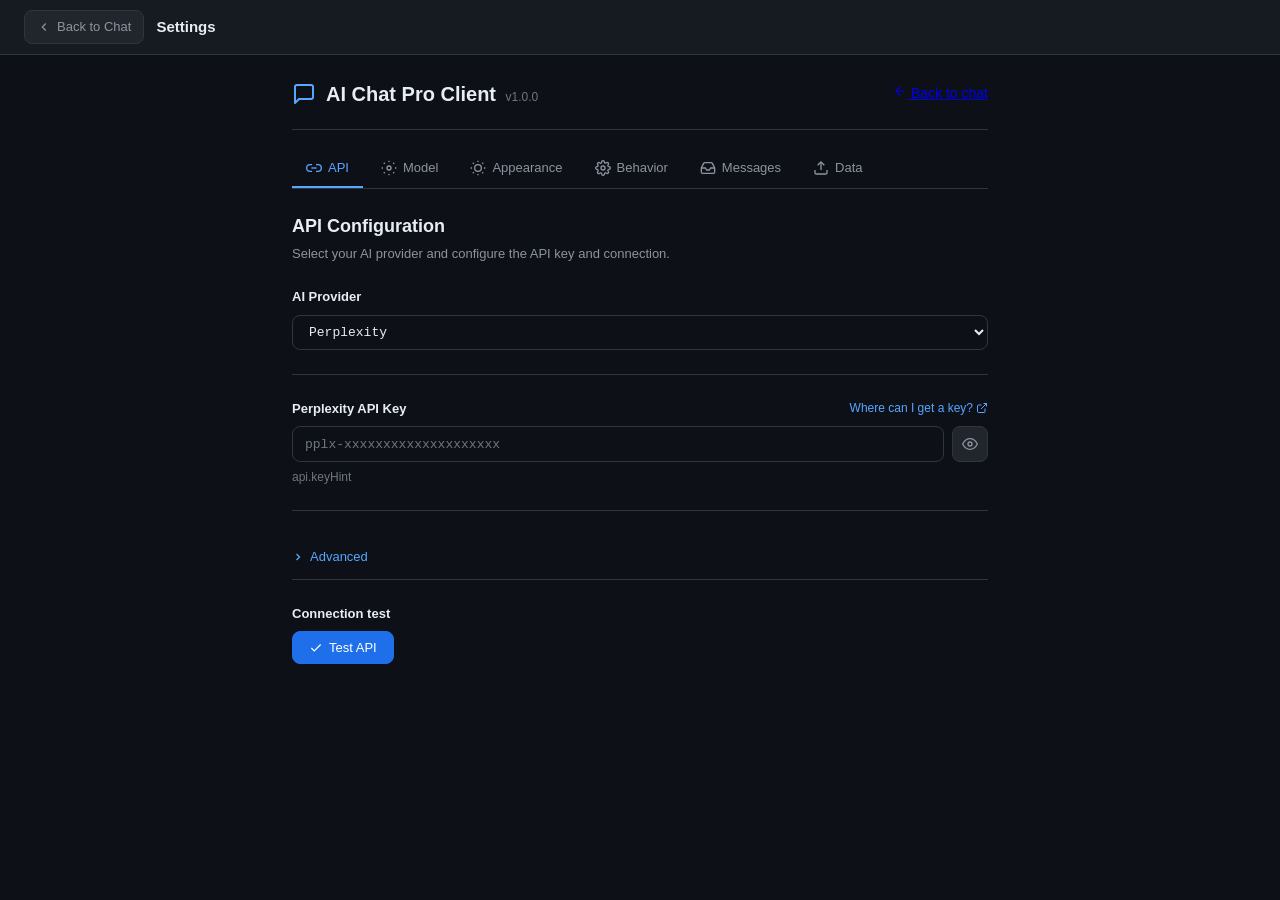
==== settings.html @ 72744cc3 "feat: initial standalone PWA release Fully self-contained web app — all files in one flat directory." ====
<!doctype html>
<html lang="de">
  <head>
    <meta charset="UTF-8" />
    <meta name="viewport" content="width=device-width, initial-scale=1.0, viewport-fit=cover" />
    <meta name="theme-color" content="#1f6feb" />
    <meta name="mobile-web-app-capable" content="yes" />
    <meta name="apple-mobile-web-app-capable" content="yes" />
    <meta name="apple-mobile-web-app-status-bar-style" content="black-translucent" />
    <meta name="apple-mobile-web-app-title" content="AI Chat" />
    <link rel="apple-touch-icon" href="./icons/icon128.png" />
    <title>AI Chat Pro Client – Settings</title>
    <link rel="manifest" href="manifest.webmanifest" />
    <script>
      (function () {
        var t = localStorage.getItem("ai-chat-theme") || "dark";
        document.documentElement.className = "theme-" + t;
        document.addEventListener("DOMContentLoaded", function () {
          document.body.className = "theme-" + t;
        });
      })();
    </script>
    <link rel="stylesheet" href="./settings.css" />
    <script src="./i18n.js"></script>
    <script src="./storage.js"></script>
    <script src="./announcement.js"></script>
    <script src="./api.js"></script>
    <script>
      if ("serviceWorker" in navigator) {
        navigator.serviceWorker.register("./sw.js").catch(() => {});
      }
    </script>
  </head>
  <body>
    <div id="app" class="theme-dark">
      <!-- Top navigation bar -->
      <nav class="settings-topbar">
        <a href="./index.html" class="back-btn">
          <svg width="14" height="14" viewBox="0 0 24 24" fill="none" stroke="currentColor" stroke-width="2"><polyline points="15 18 9 12 15 6"/></svg>
          Back to Chat
        </a>
        <span class="topbar-title">Settings</span>
      </nav>
      <div class="container">
        <!-- Header -->
        <header class="page-header">
          <div class="header-left">
            <svg
              width="24"
              height="24"
              viewBox="0 0 24 24"
              fill="none"
              stroke="currentColor"
              stroke-width="2"
              stroke-linecap="round"
              stroke-linejoin="round"
            >
              <path
                d="M21 15a2 2 0 0 1-2 2H7l-4 4V5a2 2 0 0 1 2-2h14a2 2 0 0 1 2 2z"
              ></path>
            </svg>
            <h1><span data-i18n="app.name">AI Chat Pro Client</span> <span class="version">v1.0.0</span></h1>
          </div>
          <div class="header-right">
            <a href="index.html" class="btn-back">
              <svg
                width="14"
                height="14"
                viewBox="0 0 24 24"
                fill="none"
                stroke="currentColor"
                stroke-width="2"
                stroke-linecap="round"
                stroke-linejoin="round"
              >
                <line x1="19" y1="12" x2="5" y2="12"></line>
                <polyline points="12 19 5 12 12 5"></polyline>
              </svg>
              <span data-i18n="settings.backToChat">Back to chat</span>
            </a>
            <span id="save-status" class="save-status hidden">
              <svg
                width="14"
                height="14"
                viewBox="0 0 24 24"
                fill="none"
                stroke="currentColor"
                stroke-width="2"
              >
                <polyline points="20 6 9 17 4 12" />
              </svg>
              <span data-i18n="status.saved">Saved</span>
            </span>
          </div>
        </header>

        <!-- Navigation -->
        <nav class="settings-nav">
          <button class="nav-item active" data-section="api">
            <svg width="16" height="16" viewBox="0 0 24 24" fill="none" stroke="currentColor" stroke-width="2">
              <path d="M15 7h3a5 5 0 0 1 5 5 5 5 0 0 1-5 5h-3m-6 0H6a5 5 0 0 1-5-5 5 5 0 0 1 5-5h3" />
              <line x1="8" y1="12" x2="16" y2="12" />
            </svg>
            <span data-i18n="nav.api">API</span>
          </button>
          <button class="nav-item" data-section="model">
            <svg width="16" height="16" viewBox="0 0 24 24" fill="none" stroke="currentColor" stroke-width="2">
              <circle cx="12" cy="12" r="3" />
              <path d="M12 1v2M12 21v2M4.22 4.22l1.42 1.42M18.36 18.36l1.42 1.42M1 12h2M21 12h2M4.22 19.78l1.42-1.42M18.36 5.64l1.42-1.42" />
            </svg>
            <span data-i18n="nav.model">Model</span>
          </button>
          <button class="nav-item" data-section="appearance">
            <svg width="16" height="16" viewBox="0 0 24 24" fill="none" stroke="currentColor" stroke-width="2">
              <circle cx="12" cy="12" r="5" />
              <line x1="12" y1="1" x2="12" y2="3" /><line x1="12" y1="21" x2="12" y2="23" />
              <line x1="4.22" y1="4.22" x2="5.64" y2="5.64" /><line x1="18.36" y1="18.36" x2="19.78" y2="19.78" />
              <line x1="1" y1="12" x2="3" y2="12" /><line x1="21" y1="12" x2="23" y2="12" />
              <line x1="4.22" y1="19.78" x2="5.64" y2="18.36" /><line x1="18.36" y1="5.64" x2="19.78" y2="4.22" />
            </svg>
            <span data-i18n="nav.appearance">Appearance</span>
          </button>
          <button class="nav-item" data-section="behavior">
            <svg width="16" height="16" viewBox="0 0 24 24" fill="none" stroke="currentColor" stroke-width="2">
              <circle cx="12" cy="12" r="3" />
              <path d="M19.4 15a1.65 1.65 0 0 0 .33 1.82l.06.06a2 2 0 0 1 0 2.83 2 2 0 0 1-2.83 0l-.06-.06a1.65 1.65 0 0 0-1.82-.33 1.65 1.65 0 0 0-1 1.51V21a2 2 0 0 1-2 2 2 2 0 0 1-2-2v-.09A1.65 1.65 0 0 0 9 19.4a1.65 1.65 0 0 0-1.82.33l-.06.06a2 2 0 0 1-2.83 0 2 2 0 0 1 0-2.83l.06-.06A1.65 1.65 0 0 0 4.68 15a1.65 1.65 0 0 0-1.51-1H3a2 2 0 0 1-2-2 2 2 0 0 1 2-2h.09A1.65 1.65 0 0 0 4.6 9a1.65 1.65 0 0 0-.33-1.82l-.06-.06a2 2 0 0 1 0-2.83 2 2 0 0 1 2.83 0l.06.06A1.65 1.65 0 0 0 9 4.68a1.65 1.65 0 0 0 1-1.51V3a2 2 0 0 1 2-2 2 2 0 0 1 2 2v.09a1.65 1.65 0 0 0 1 1.51 1.65 1.65 0 0 0 1.82-.33l.06-.06a2 2 0 0 1 2.83 0 2 2 0 0 1 0 2.83l-.06.06A1.65 1.65 0 0 0 19.4 9a1.65 1.65 0 0 0 1.51 1H21a2 2 0 0 1 2 2 2 2 0 0 1-2 2h-.09a1.65 1.65 0 0 0-1.51 1z" />
            </svg>
            <span data-i18n="nav.behavior">Behavior</span>
          </button>
          <button class="nav-item" data-section="messages">
            <svg width="16" height="16" viewBox="0 0 24 24" fill="none" stroke="currentColor" stroke-width="2">
              <path d="M22 12h-6l-2 3h-4l-2-3H2" />
              <path d="M5.45 5.11 2 12v6a2 2 0 0 0 2 2h16a2 2 0 0 0 2-2v-6l-3.45-6.89A2 2 0 0 0 16.76 4H7.24a2 2 0 0 0-1.79 1.11z" />
            </svg>
            <span data-i18n="nav.messages">Messages</span>
          </button>
          <button class="nav-item" data-section="data">
            <svg width="16" height="16" viewBox="0 0 24 24" fill="none" stroke="currentColor" stroke-width="2">
              <path d="M21 15v4a2 2 0 0 1-2 2H5a2 2 0 0 1-2-2v-4" />
              <polyline points="17 8 12 3 7 8" />
              <line x1="12" y1="3" x2="12" y2="15" />
            </svg>
            <span data-i18n="nav.data">Data</span>
          </button>
        </nav>

        <!-- Settings Sections -->
        <div class="settings-body">
          <!-- API Section -->
          <section id="section-api" class="settings-section active">
            <div class="section-header">
              <h2 data-i18n="api.title">API Configuration</h2>
              <p data-i18n="api.subtitle">Select your AI provider and configure the API key and connection.</p>
            </div>

            <div class="setting-group">
              <label class="setting-label" for="provider-select" data-i18n="api.provider">AI Provider</label>
              <select id="provider-select" class="input">
                <option value="perplexity">Perplexity</option>
                <option value="openai">ChatGPT (OpenAI)</option>
                <option value="anthropic">Claude (Anthropic)</option>
                <option value="gemini">Gemini (Google)</option>
                <option value="lmstudio">LM Studio (Lokal)</option>
              </select>
            </div>

            <div class="setting-group" id="api-key-group">
              <label class="setting-label" for="api-key">
                <span id="api-key-label">API Key</span>
                <a href="#" target="_blank" rel="noopener" class="help-link" id="api-key-help">
                  <span data-i18n="api.keyHelpText">Where can I get a key?</span>
                  <svg width="12" height="12" viewBox="0 0 24 24" fill="none" stroke="currentColor" stroke-width="2">
                    <path d="M18 13v6a2 2 0 0 1-2 2H5a2 2 0 0 1-2-2V8a2 2 0 0 1 2-2h6" />
                    <polyline points="15 3 21 3 21 9" />
                    <line x1="10" y1="14" x2="21" y2="3" />
                  </svg>
                </a>
              </label>
              <div class="input-with-action">
                <input type="password" id="api-key" class="input" placeholder="pplx-xxxxxxxxxxxxxxxxxxxx" autocomplete="off" spellcheck="false" />
                <button id="toggle-key-visibility" class="btn-icon" title="Toggle visibility">
                  <svg id="eye-icon" width="16" height="16" viewBox="0 0 24 24" fill="none" stroke="currentColor" stroke-width="2">
                    <path d="M1 12s4-8 11-8 11 8 11 8-4 8-11 8-11-8-11-8z" />
                    <circle cx="12" cy="12" r="3" />
                  </svg>
                </button>
              </div>
              <span class="setting-hint" id="api-key-hint" data-i18n="api.keyHint">Your API key is stored locally and never shared with third parties.</span>
            </div>

            <div class="setting-group hidden" id="lmstudio-url-group">
              <label class="setting-label" for="lmstudio-url" data-i18n="api.serverUrl">Server URL</label>
              <input type="text" id="lmstudio-url" class="input" placeholder="http://localhost:1234" autocomplete="off" spellcheck="false" />
              <span class="setting-hint" data-i18n="api.serverHint">URL of the LM Studio local server. Default: http://localhost:1234</span>
            </div>

            <details class="setting-group hidden" id="advanced-url-group">
              <summary class="advanced-summary">
                <svg class="chevron" width="12" height="12" viewBox="0 0 24 24" fill="none" stroke="currentColor" stroke-width="2.5">
                  <polyline points="9 18 15 12 9 6" />
                </svg>
                <span data-i18n="api.advanced">Advanced</span>
              </summary>
              <div class="advanced-content">
                <label class="setting-label" for="base-url" data-i18n="api.baseUrl">Base URL (optional)</label>
                <input type="text" id="base-url" class="input" placeholder="" autocomplete="off" spellcheck="false" />
                <span class="setting-hint" data-i18n="api.baseUrlHint">Leave empty for the default endpoint.</span>
              </div>
            </details>

            <div class="setting-group">
              <label class="setting-label" data-i18n="api.connectionTest">Connection test</label>
              <button id="btn-test-api" class="btn btn-primary">
                <svg width="14" height="14" viewBox="0 0 24 24" fill="none" stroke="currentColor" stroke-width="2">
                  <polyline points="20 6 9 17 4 12" />
                </svg>
                <span data-i18n="api.testBtn">Test API</span>
              </button>
              <div id="api-test-result" class="test-result hidden"></div>
            </div>
          </section>

          <!-- Model Section -->
          <section id="section-model" class="settings-section">
            <div class="section-header">
              <h2 data-i18n="model.title">Model Settings</h2>
              <p data-i18n="model.subtitle">Select the AI model and adjust parameters.</p>
            </div>

            <div class="setting-group">
              <label class="setting-label" for="model-select" data-i18n="model.select">Model</label>
              <select id="model-select" class="input"></select>
            </div>

            <div class="setting-group">
              <button id="btn-check-models" class="btn btn-secondary">
                <svg width="14" height="14" viewBox="0 0 24 24" fill="none" stroke="currentColor" stroke-width="2">
                  <path d="M22 11.08V12a10 10 0 1 1-5.93-9.14"/>
                  <polyline points="22 4 12 14.01 9 11.01"/>
                </svg>
                <span data-i18n="model.checkBtn">Check models</span>
              </button>
              <div id="model-check-results" class="model-check-results"></div>
            </div>

            <div class="setting-group">
              <label class="setting-label" data-i18n="model.addLabel">Add model manually</label>
              <div class="input-with-action">
                <input type="text" id="custom-model-input" class="input" data-i18n-placeholder="model.addPlaceholder" placeholder="e.g. gpt-5" autocomplete="off" spellcheck="false" />
                <button id="btn-add-model" class="btn btn-primary" data-i18n-title="model.addTitle" title="Add">
                  <svg width="14" height="14" viewBox="0 0 24 24" fill="none" stroke="currentColor" stroke-width="2">
                    <line x1="12" y1="5" x2="12" y2="19"/><line x1="5" y1="12" x2="19" y2="12"/>
                  </svg>
                </button>
              </div>
              <div id="custom-model-list" class="custom-model-list"></div>
            </div>

            <div class="setting-group hidden" id="lmstudio-model-group">
              <label class="setting-label">Modell</label>
              <div class="input-with-action">
                <select id="lmstudio-model" class="input">
                  <option value="">-- Modelle laden --</option>
                </select>
                <button id="btn-load-models" class="btn-icon" data-i18n-title="model.lmLoad" title="Load models from LM Studio">
                  <svg width="16" height="16" viewBox="0 0 24 24" fill="none" stroke="currentColor" stroke-width="2">
                    <polyline points="23 4 23 10 17 10" />
                    <polyline points="1 20 1 14 7 14" />
                    <path d="M3.51 9a9 9 0 0 1 14.85-3.36L23 10M1 14l4.64 4.36A9 9 0 0 0 20.49 15" />
                  </svg>
                </button>
              </div>
              <span id="lmstudio-model-hint" class="setting-hint" data-i18n="model.lmHint">Start LM Studio and click the refresh icon.</span>
            </div>

            <div class="setting-group">
              <label class="setting-label" for="temperature">
                <span data-i18n="model.temp">Temperature</span>
                <span class="setting-value" id="temperature-value">0.7</span>
              </label>
              <input type="range" id="temperature" class="range-input" min="0" max="2" step="0.1" value="0.7" />
              <div class="range-labels">
                <span data-i18n="model.tempPrecise">Precise</span>
                <span data-i18n="model.tempCreative">Creative</span>
              </div>
            </div>

            <div class="setting-group">
              <label class="setting-label" for="max-tokens">
                <span data-i18n="model.maxTokens">Max. Tokens</span>
                <span class="setting-value" id="max-tokens-value">2048</span>
              </label>
              <input type="range" id="max-tokens" class="range-input" min="256" max="4096" step="256" value="2048" />
              <div class="range-labels"><span>256</span><span>4096</span></div>
            </div>

            <div class="setting-group">
              <label class="setting-label" for="system-prompt" data-i18n="model.systemPrompt">System Prompt</label>
              <textarea id="system-prompt" class="input textarea" rows="4" data-i18n-placeholder="model.systemPromptPlaceholder" placeholder="Define the AI behavior..."></textarea>
              <span class="setting-hint" data-i18n="model.systemPromptHint">Give the AI a role or specific instructions.</span>
            </div>
          </section>

          <!-- Appearance Section -->
          <section id="section-appearance" class="settings-section">
            <div class="section-header">
              <h2 data-i18n="appearance.title">Appearance</h2>
              <p data-i18n="appearance.subtitle">Customize the design to your preferences.</p>
            </div>

            <div class="setting-group">
              <label class="setting-label" for="language-select" data-i18n="appearance.language">Language</label>
              <select id="language-select" class="input">
                <option value="system" data-i18n="appearance.system">System</option>
                <option value="en">English</option>
                <option value="de">Deutsch</option>
                <option value="ru">Русский</option>
              </select>
            </div>

            <div class="setting-group">
              <label class="setting-label" data-i18n="appearance.theme">Theme</label>
              <div class="theme-picker">
                <label class="theme-option">
                  <input type="radio" name="theme" value="dark" />
                  <div class="theme-preview dark-preview">
                    <div class="preview-header"></div>
                    <div class="preview-body"><div class="preview-msg"></div><div class="preview-msg reply"></div></div>
                  </div>
                  <span data-i18n="appearance.dark">Dark</span>
                </label>
                <label class="theme-option">
                  <input type="radio" name="theme" value="light" />
                  <div class="theme-preview light-preview">
                    <div class="preview-header"></div>
                    <div class="preview-body"><div class="preview-msg"></div><div class="preview-msg reply"></div></div>
                  </div>
                  <span data-i18n="appearance.light">Light</span>
                </label>
                <label class="theme-option">
                  <input type="radio" name="theme" value="system" />
                  <div class="theme-preview system-preview">
                    <div class="preview-header"></div>
                    <div class="preview-body"><div class="preview-msg"></div><div class="preview-msg reply"></div></div>
                  </div>
                  <span data-i18n="appearance.system">System</span>
                </label>
              </div>
            </div>

            <div class="setting-group">
              <label class="setting-label" for="font-size">
                <span data-i18n="appearance.fontSize">Font size</span>
                <span class="setting-value" id="font-size-value">14px</span>
              </label>
              <input type="range" id="font-size" class="range-input" min="12" max="18" step="1" value="14" />
              <div class="range-labels">
                <span data-i18n="appearance.fontSmall">Small</span>
                <span data-i18n="appearance.fontLarge">Large</span>
              </div>
            </div>
          </section>

          <!-- Behavior Section -->
          <section id="section-behavior" class="settings-section">
            <div class="section-header">
              <h2 data-i18n="behavior.title">Behavior</h2>
              <p data-i18n="behavior.subtitle">Adjust the app behavior.</p>
            </div>

            <div class="setting-group">
              <div class="toggle-setting">
                <div>
                  <label class="setting-label" data-i18n="behavior.sendEnter">Send with Enter</label>
                  <span class="setting-hint" data-i18n="behavior.sendEnterHint">Send message with Enter, Shift+Enter for new line.</span>
                </div>
                <label class="toggle">
                  <input type="checkbox" id="send-with-enter" checked />
                  <span class="toggle-slider"></span>
                </label>
              </div>
            </div>

            <div class="setting-group">
              <div class="toggle-setting">
                <div>
                  <label class="setting-label" data-i18n="behavior.showSources">Show sources</label>
                  <span class="setting-hint" data-i18n="behavior.showSourcesHint">Show source links below AI responses.</span>
                </div>
                <label class="toggle">
                  <input type="checkbox" id="show-sources" checked />
                  <span class="toggle-slider"></span>
                </label>
              </div>
            </div>
          </section>

          <!-- Messages Section -->
          <section id="section-messages" class="settings-section">
            <div class="section-header">
              <h2 data-i18n="messages.title">Messages</h2>
              <p data-i18n="messages.subtitle">Recent announcements from the developer.</p>
            </div>

            <div class="setting-group">
              <div id="message-list" class="message-list"></div>
              <button id="btn-clear-messages" class="btn btn-secondary" style="margin-top: 12px;">
                <svg width="14" height="14" viewBox="0 0 24 24" fill="none" stroke="currentColor" stroke-width="2">
                  <polyline points="3 6 5 6 21 6" />
                  <path d="M19 6v14a2 2 0 0 1-2 2H7a2 2 0 0 1-2-2V6m3 0V4a2 2 0 0 1 2-2h4a2 2 0 0 1 2 2v2" />
                </svg>
                <span data-i18n="messages.clear">Clear message history</span>
              </button>
            </div>
          </section>

          <!-- Data Section -->
          <section id="section-data" class="settings-section">
            <div class="section-header">
              <h2 data-i18n="data.title">Data &amp; Storage</h2>
              <p data-i18n="data.subtitle">Manage your stored data.</p>
            </div>

            <div class="setting-group">
              <label class="setting-label" data-i18n="data.history">Chat history</label>
              <div class="data-stats">
                <div class="stat-card">
                  <span class="stat-value" id="stat-conversations">0</span>
                  <span class="stat-label" data-i18n="data.chats">Chats</span>
                </div>
                <div class="stat-card">
                  <span class="stat-value" id="stat-messages">0</span>
                  <span class="stat-label" data-i18n="data.messages">Messages</span>
                </div>
              </div>
            </div>

            <div class="setting-group">
              <label class="setting-label" data-i18n="data.exportLabel">Export backup</label>
              <button id="btn-export-all" class="btn btn-secondary">
                <svg width="14" height="14" viewBox="0 0 24 24" fill="none" stroke="currentColor" stroke-width="2">
                  <path d="M21 15v4a2 2 0 0 1-2 2H5a2 2 0 0 1-2-2v-4" />
                  <polyline points="7 10 12 15 17 10" />
                  <line x1="12" y1="15" x2="12" y2="3" />
                </svg>
                <span data-i18n="data.exportBtn">Export backup as JSON</span>
              </button>
            </div>

            <div class="setting-group">
              <label class="setting-label" data-i18n="data.importLabel">Import backup</label>
              <button id="btn-import-all" class="btn btn-secondary">
                <svg width="14" height="14" viewBox="0 0 24 24" fill="none" stroke="currentColor" stroke-width="2">
                  <path d="M21 15v4a2 2 0 0 1-2 2H5a2 2 0 0 1-2-2v-4" />
                  <polyline points="17 8 12 3 7 8" />
                  <line x1="12" y1="3" x2="12" y2="15" />
                </svg>
                <span data-i18n="data.importBtn">Import backup...</span>
              </button>
              <input type="file" id="import-file-input" accept=".json,application/json" style="display:none" />
            </div>

            <div class="setting-group danger-zone">
              <label class="setting-label" data-i18n="data.danger">Danger zone</label>
              <button id="btn-clear-all" class="btn btn-danger">
                <svg width="14" height="14" viewBox="0 0 24 24" fill="none" stroke="currentColor" stroke-width="2">
                  <polyline points="3 6 5 6 21 6" />
                  <path d="M19 6v14a2 2 0 0 1-2 2H7a2 2 0 0 1-2-2V6m3 0V4a2 2 0 0 1 2-2h4a2 2 0 0 1 2 2v2" />
                </svg>
                <span data-i18n="data.clearAll">Delete all chats</span>
              </button>
              <span class="setting-hint" data-i18n="data.clearHint">This action cannot be undone.</span>
            </div>

            <div class="setting-group danger-zone">
              <button id="btn-reset-settings" class="btn btn-danger-outline" data-i18n="data.reset">Reset settings</button>
              <span class="setting-hint" data-i18n="data.resetHint">Resets all settings to their default values.</span>
            </div>
          </section>
        </div>
      </div>
    </div>

    <script src="./settings.js"></script>
  </body>
</html>
---- settings.css ----
/* ============================================
   AI Chat Pro Client – Settings Page (Web App)
   Extends browser-extension/options/options.css
   with full-page layout additions.
   ============================================ */

:root {
  --font-sans:
    -apple-system, BlinkMacSystemFont, "Segoe UI", "Noto Sans", Helvetica,
    Arial, sans-serif;
  --font-mono: "SFMono-Regular", Consolas, "Liberation Mono", Menlo, monospace;
  --radius-sm: 6px;
  --radius-md: 8px;
  --radius-lg: 12px;
  --radius-full: 9999px;
  --shadow-sm: 0 1px 2px rgba(0, 0, 0, 0.2);
  --shadow-md: 0 4px 12px rgba(0, 0, 0, 0.3);
  --transition: 150ms cubic-bezier(0.4, 0, 0.2, 1);
}

.theme-dark {
  --color-bg-primary: #0d1117;
  --color-bg-secondary: #161b22;
  --color-bg-tertiary: #21262d;
  --color-bg-hover: #292e36;
  --color-border: #30363d;
  --color-text-primary: #e6edf3;
  --color-text-secondary: #8b949e;
  --color-text-tertiary: #6e7681;
  --color-accent: #58a6ff;
  --color-accent-emphasis: #1f6feb;
  --color-accent-subtle: rgba(56, 139, 253, 0.15);
  --color-success: #3fb950;
  --color-success-subtle: rgba(63, 185, 80, 0.15);
  --color-danger: #f85149;
  --color-danger-subtle: rgba(248, 81, 73, 0.15);
  --color-scrollbar: #484f58;
  --color-input-bg: #0d1117;
}

.theme-light {
  --color-bg-primary: #ffffff;
  --color-bg-secondary: #f6f8fa;
  --color-bg-tertiary: #eaeef2;
  --color-bg-hover: #eaeef2;
  --color-border: #d0d7de;
  --color-text-primary: #1f2328;
  --color-text-secondary: #656d76;
  --color-text-tertiary: #8b949e;
  --color-accent: #0969da;
  --color-accent-emphasis: #0550ae;
  --color-accent-subtle: rgba(9, 105, 218, 0.1);
  --color-success: #1a7f37;
  --color-success-subtle: rgba(26, 127, 55, 0.1);
  --color-danger: #cf222e;
  --color-danger-subtle: rgba(207, 34, 46, 0.1);
  --color-scrollbar: #c4c8cc;
  --color-input-bg: #ffffff;
}

*,
*::before,
*::after {
  box-sizing: border-box;
  margin: 0;
  padding: 0;
}

html,
body {
  height: 100%;
  font-family: var(--font-sans);
  font-size: 14px;
  line-height: 1.5;
  color: var(--color-text-primary);
  background: var(--color-bg-primary);
  -webkit-font-smoothing: antialiased;
  overflow-y: auto;
}

::-webkit-scrollbar {
  width: 6px;
}
::-webkit-scrollbar-track {
  background: transparent;
}
::-webkit-scrollbar-thumb {
  background: var(--color-scrollbar);
  border-radius: var(--radius-full);
}

/* Top bar with back navigation */
.settings-topbar {
  position: sticky;
  top: 0;
  z-index: 100;
  display: flex;
  align-items: center;
  gap: 12px;
  padding: 10px 24px;
  background: var(--color-bg-secondary);
  border-bottom: 1px solid var(--color-border);
}

.settings-topbar .back-btn {
  display: inline-flex;
  align-items: center;
  gap: 6px;
  padding: 6px 12px;
  border: 1px solid var(--color-border);
  border-radius: var(--radius-md);
  background: var(--color-bg-tertiary);
  color: var(--color-text-secondary);
  font-size: 13px;
  font-family: inherit;
  font-weight: 500;
  cursor: pointer;
  text-decoration: none;
  transition: all var(--transition);
}

.settings-topbar .back-btn:hover {
  color: var(--color-text-primary);
  background: var(--color-bg-hover);
}

.settings-topbar .topbar-title {
  font-size: 15px;
  font-weight: 600;
  color: var(--color-text-primary);
}

/* Container */
.container {
  max-width: 760px;
  margin: 0 auto;
  padding: 24px 32px 48px;
}

/* Page Header */
.page-header {
  display: flex;
  align-items: center;
  justify-content: space-between;
  padding-bottom: 20px;
  margin-bottom: 20px;
  border-bottom: 1px solid var(--color-border);
}

.header-left {
  display: flex;
  align-items: center;
  gap: 10px;
}

.header-left svg {
  color: var(--color-accent);
}

.header-left h1 {
  font-size: 20px;
  font-weight: 600;
}

.version {
  font-size: 12px;
  font-weight: 400;
  color: var(--color-text-tertiary);
  margin-left: 4px;
}

.save-status {
  display: flex;
  align-items: center;
  gap: 4px;
  font-size: 12px;
  color: var(--color-success);
  animation: fadeIn 0.2s ease;
}

.save-status.hidden {
  display: none;
}

/* Navigation */
.settings-nav {
  display: flex;
  gap: 4px;
  margin-bottom: 24px;
  border-bottom: 1px solid var(--color-border);
  overflow-x: auto;
}

.nav-item {
  display: flex;
  align-items: center;
  gap: 6px;
  padding: 10px 14px;
  border: none;
  background: none;
  color: var(--color-text-secondary);
  font-size: 13px;
  font-family: inherit;
  font-weight: 500;
  cursor: pointer;
  border-bottom: 2px solid transparent;
  transition: all var(--transition);
  white-space: nowrap;
}

.nav-item:hover {
  color: var(--color-text-primary);
}

.nav-item.active {
  color: var(--color-accent);
  border-bottom-color: var(--color-accent);
}

/* Settings Sections */
.settings-section {
  display: none;
  animation: fadeIn 0.2s ease;
}
.settings-section.active {
  display: block;
}

.section-header {
  margin-bottom: 24px;
}

.section-header h2 {
  font-size: 18px;
  font-weight: 600;
  margin-bottom: 4px;
}

.section-header p {
  font-size: 13px;
  color: var(--color-text-secondary);
}

/* Setting Groups */
.setting-group {
  margin-bottom: 24px;
  padding-bottom: 24px;
  border-bottom: 1px solid var(--color-border);
}

.setting-group:last-child {
  border-bottom: none;
  margin-bottom: 0;
}

.setting-label {
  display: flex;
  align-items: center;
  gap: 8px;
  font-size: 13px;
  font-weight: 600;
  color: var(--color-text-primary);
  margin-bottom: 8px;
}

.setting-value {
  font-weight: 400;
  color: var(--color-accent);
  font-family: var(--font-mono);
  font-size: 12px;
}

.setting-hint {
  display: block;
  font-size: 12px;
  color: var(--color-text-tertiary);
  margin-top: 6px;
}

.help-link {
  font-size: 12px;
  font-weight: 400;
  color: var(--color-accent);
  text-decoration: none;
  display: inline-flex;
  align-items: center;
  gap: 3px;
  margin-left: auto;
}

.help-link:hover {
  text-decoration: underline;
}

/* Inputs */
.input {
  width: 100%;
  padding: 8px 12px;
  border: 1px solid var(--color-border);
  border-radius: var(--radius-md);
  background: var(--color-input-bg);
  color: var(--color-text-primary);
  font-family: var(--font-mono);
  font-size: 13px;
  outline: none;
  transition:
    border-color var(--transition),
    box-shadow var(--transition);
}

.input:focus {
  border-color: var(--color-accent);
  box-shadow: 0 0 0 3px var(--color-accent-subtle);
}

.input::placeholder {
  color: var(--color-text-tertiary);
}

.textarea {
  font-family: var(--font-sans);
  resize: vertical;
  min-height: 80px;
}

.input-with-action {
  display: flex;
  gap: 8px;
}

.input-with-action .input {
  flex: 1;
}

/* Range Input */
.range-input {
  width: 100%;
  height: 4px;
  border-radius: var(--radius-full);
  background: var(--color-bg-tertiary);
  outline: none;
  -webkit-appearance: none;
  appearance: none;
}

.range-input::-webkit-slider-thumb {
  -webkit-appearance: none;
  width: 16px;
  height: 16px;
  border-radius: 50%;
  background: var(--color-accent);
  cursor: pointer;
  border: 2px solid var(--color-bg-primary);
  box-shadow: 0 0 0 1px var(--color-accent);
}

.range-input::-webkit-slider-thumb:hover {
  box-shadow: 0 0 0 4px var(--color-accent-subtle);
}

.range-labels {
  display: flex;
  justify-content: space-between;
  font-size: 11px;
  color: var(--color-text-tertiary);
  margin-top: 4px;
}

/* Toggle Switch */
.toggle-setting {
  display: flex;
  align-items: center;
  justify-content: space-between;
  gap: 16px;
}

.toggle-setting .setting-label {
  margin-bottom: 0;
}
.toggle-setting .setting-hint {
  margin-top: 2px;
}

.toggle {
  position: relative;
  display: inline-block;
  width: 40px;
  height: 22px;
  flex-shrink: 0;
}

.toggle input {
  opacity: 0;
  width: 0;
  height: 0;
}

.toggle-slider {
  position: absolute;
  inset: 0;
  background: var(--color-bg-tertiary);
  border-radius: var(--radius-full);
  cursor: pointer;
  transition: background var(--transition);
  border: 1px solid var(--color-border);
}

.toggle-slider::before {
  content: "";
  position: absolute;
  width: 16px;
  height: 16px;
  left: 2px;
  bottom: 2px;
  background: var(--color-text-secondary);
  border-radius: 50%;
  transition:
    transform var(--transition),
    background var(--transition);
}

.toggle input:checked + .toggle-slider {
  background: var(--color-accent-emphasis);
  border-color: var(--color-accent-emphasis);
}

.toggle input:checked + .toggle-slider::before {
  transform: translateX(18px);
  background: #fff;
}

/* Model Grid */
.model-grid {
  display: grid;
  grid-template-columns: 1fr 1fr;
  gap: 8px;
}

.model-card {
  cursor: pointer;
}

.model-card input {
  display: none;
}

.model-card-content {
  padding: 12px;
  border: 1px solid var(--color-border);
  border-radius: var(--radius-md);
  transition: all var(--transition);
  display: flex;
  flex-direction: column;
  gap: 2px;
}

.model-card-content strong {
  font-size: 13px;
  color: var(--color-text-primary);
}

.model-card-content span {
  font-size: 11px;
  color: var(--color-text-secondary);
}

.model-card input:checked + .model-card-content {
  border-color: var(--color-accent);
  background: var(--color-accent-subtle);
}

.model-card:hover .model-card-content {
  border-color: var(--color-accent);
}

.model-tag {
  display: inline-block;
  padding: 1px 6px;
  border-radius: var(--radius-full);
  font-size: 10px;
  font-weight: 600;
  background: var(--color-bg-tertiary);
  color: var(--color-text-secondary);
  width: fit-content;
  margin-top: 2px;
}

.model-tag.pro {
  background: var(--color-accent-subtle);
  color: var(--color-accent);
}
.model-tag.reasoning {
  background: var(--color-success-subtle);
  color: var(--color-success);
}

/* Theme Picker */
.theme-picker {
  display: flex;
  gap: 12px;
}

.theme-option {
  cursor: pointer;
  text-align: center;
}

.theme-option input {
  display: none;
}

.theme-option span {
  display: block;
  font-size: 12px;
  color: var(--color-text-secondary);
  margin-top: 6px;
  font-weight: 500;
}

.theme-preview {
  width: 120px;
  height: 80px;
  border-radius: var(--radius-md);
  border: 2px solid var(--color-border);
  overflow: hidden;
  transition: border-color var(--transition);
}

.theme-option input:checked + .theme-preview {
  border-color: var(--color-accent);
  box-shadow: 0 0 0 2px var(--color-accent-subtle);
}

.theme-option:hover .theme-preview {
  border-color: var(--color-accent);
}

.dark-preview { background: #0d1117; }
.dark-preview .preview-header { background: #161b22; height: 16px; border-bottom: 1px solid #30363d; }
.dark-preview .preview-body { padding: 6px; }
.dark-preview .preview-msg { background: #1f6feb; height: 8px; width: 60%; border-radius: 4px; margin-bottom: 6px; margin-left: auto; }
.dark-preview .preview-msg.reply { background: #21262d; width: 75%; margin-left: 0; }

.light-preview { background: #ffffff; }
.light-preview .preview-header { background: #f6f8fa; height: 16px; border-bottom: 1px solid #d0d7de; }
.light-preview .preview-body { padding: 6px; }
.light-preview .preview-msg { background: #0969da; height: 8px; width: 60%; border-radius: 4px; margin-bottom: 6px; margin-left: auto; }
.light-preview .preview-msg.reply { background: #eaeef2; width: 75%; margin-left: 0; }

.system-preview { background: linear-gradient(135deg, #0d1117 50%, #ffffff 50%); }
.system-preview .preview-header { background: linear-gradient(90deg, #161b22 50%, #f6f8fa 50%); height: 16px; }
.system-preview .preview-body { padding: 6px; }
.system-preview .preview-msg { background: linear-gradient(90deg, #1f6feb 50%, #0969da 50%); height: 8px; width: 60%; border-radius: 4px; margin-bottom: 6px; margin-left: auto; }
.system-preview .preview-msg.reply { background: linear-gradient(90deg, #21262d 50%, #eaeef2 50%); width: 75%; margin-left: 0; }

/* Buttons */
.btn {
  display: inline-flex;
  align-items: center;
  gap: 6px;
  padding: 8px 16px;
  border-radius: var(--radius-md);
  font-size: 13px;
  font-weight: 500;
  font-family: inherit;
  cursor: pointer;
  transition: all var(--transition);
  border: 1px solid var(--color-border);
}

.btn-primary { background: var(--color-accent-emphasis); color: #fff; border-color: var(--color-accent-emphasis); }
.btn-primary:hover { opacity: 0.9; }
.btn-secondary { background: var(--color-bg-tertiary); color: var(--color-text-primary); }
.btn-secondary:hover { background: var(--color-bg-hover); }
.btn-danger { background: var(--color-danger); color: #fff; border-color: var(--color-danger); }
.btn-danger:hover { opacity: 0.9; }
.btn-danger-outline { background: transparent; color: var(--color-danger); border-color: var(--color-danger); }
.btn-danger-outline:hover { background: var(--color-danger-subtle); }

.btn-icon {
  display: inline-flex;
  align-items: center;
  justify-content: center;
  width: 36px;
  height: 36px;
  border: 1px solid var(--color-border);
  background: var(--color-bg-tertiary);
  color: var(--color-text-secondary);
  cursor: pointer;
  border-radius: var(--radius-md);
  transition: all var(--transition);
}

.btn-icon:hover { color: var(--color-text-primary); background: var(--color-bg-hover); }

/* Test Result */
.test-result {
  margin-top: 8px;
  padding: 10px 14px;
  border-radius: var(--radius-md);
  font-size: 13px;
  animation: fadeIn 0.2s ease;
}

.test-result.hidden { display: none; }
.test-result.success { background: var(--color-success-subtle); color: var(--color-success); border: 1px solid var(--color-success); }
.test-result.error { background: var(--color-danger-subtle); color: var(--color-danger); border: 1px solid var(--color-danger); }

/* Data Stats */
.data-stats { display: flex; gap: 12px; }

.stat-card {
  flex: 1;
  padding: 14px;
  border: 1px solid var(--color-border);
  border-radius: var(--radius-md);
  background: var(--color-bg-secondary);
  text-align: center;
}

.stat-value { display: block; font-size: 24px; font-weight: 700; color: var(--color-accent); font-family: var(--font-mono); }
.stat-label { display: block; font-size: 12px; color: var(--color-text-secondary); margin-top: 2px; }

/* Danger Zone */
.danger-zone {
  border: 1px solid var(--color-danger-subtle) !important;
  border-radius: var(--radius-md);
  padding: 16px !important;
  margin-top: 16px;
}

/* Message history */
.message-list { display: flex; flex-direction: column; gap: 10px; }

.message-empty {
  padding: 24px;
  text-align: center;
  color: var(--color-text-tertiary);
  font-size: 13px;
  border: 1px dashed var(--color-border);
  border-radius: var(--radius-md);
  background: var(--color-bg-secondary);
}

.message-card {
  padding: 12px 14px;
  border-radius: var(--radius-md);
  border: 1px solid var(--color-border);
  background: var(--color-bg-secondary);
}

.message-card.message-info { border-color: rgba(59, 130, 246, 0.4); background: rgba(59, 130, 246, 0.06); }
.message-card.message-update { border-color: rgba(34, 197, 94, 0.4); background: rgba(34, 197, 94, 0.06); }
.message-card.message-warning { border-color: rgba(234, 179, 8, 0.5); background: rgba(234, 179, 8, 0.08); }

.message-card-header { display: flex; align-items: center; gap: 8px; margin-bottom: 6px; }
.message-icon { font-size: 16px; line-height: 1; }
.message-card-title { flex: 1 1 auto; font-weight: 600; color: var(--color-text-primary); font-size: 14px; }
.message-card-time { flex: 0 0 auto; font-size: 11px; color: var(--color-text-tertiary); }
.message-card-body { font-size: 13px; line-height: 1.5; color: var(--color-text-secondary); word-wrap: break-word; }

.message-card-link {
  display: inline-block;
  margin-top: 8px;
  padding: 4px 12px;
  background: var(--color-accent);
  color: #fff;
  border-radius: var(--radius-sm);
  font-size: 12px;
  font-weight: 600;
  text-decoration: none;
}

.message-card-link:hover { filter: brightness(1.1); }

/* Animations */
@keyframes fadeIn {
  from { opacity: 0; }
  to { opacity: 1; }
}

/* Responsive / Mobile */
@media (max-width: 600px) {
  html {
    overscroll-behavior: none;
  }

  /* Safe area insets */
  .settings-topbar {
    padding: 10px 16px;
    padding-top: calc(env(safe-area-inset-top) + 10px);
    padding-left: calc(env(safe-area-inset-left) + 16px);
    padding-right: calc(env(safe-area-inset-right) + 16px);
  }

  .container {
    padding: 16px;
    padding-bottom: calc(env(safe-area-inset-bottom) + 32px);
  }

  .model-grid { grid-template-columns: 1fr; }
  .theme-picker { flex-wrap: wrap; }

  /* Larger touch targets */
  .nav-item {
    padding: 12px 12px;
    min-height: 44px;
  }

  .btn {
    min-height: 44px;
  }

  .input, .textarea {
    font-size: 16px; /* prevent iOS zoom */
  }

  /* Stats stack vertically */
  .data-stats {
    flex-direction: column;
  }
}

/* Utilities */
.hidden { display: none !important; }

/* Advanced URL collapsible */
details.setting-group { padding: 0; }

details.setting-group summary.advanced-summary {
  list-style: none;
  display: flex;
  align-items: center;
  gap: 6px;
  cursor: pointer;
  user-select: none;
  font-size: 13px;
  color: var(--color-accent);
  padding: 12px 0;
  border-radius: var(--radius-sm);
}

details.setting-group summary.advanced-summary::-webkit-details-marker { display: none; }
details.setting-group summary.advanced-summary:hover { color: var(--color-text-primary); }
details.setting-group summary.advanced-summary .chevron { transition: transform var(--transition); flex-shrink: 0; }
details.setting-group[open] summary.advanced-summary .chevron { transform: rotate(90deg); }
details.setting-group .advanced-content { display: flex; flex-direction: column; gap: 8px; padding-bottom: 4px; }

/* Model Check Results */
.model-check-results { display: flex; flex-direction: column; gap: 6px; margin-top: 10px; }

.check-item { display: flex; align-items: center; gap: 8px; font-size: 13px; color: var(--color-text-secondary); }

.check-spinner {
  width: 14px;
  height: 14px;
  border: 2px solid var(--color-border);
  border-top-color: var(--color-accent);
  border-radius: 50%;
  animation: spin 0.6s linear infinite;
  flex-shrink: 0;
}

@keyframes spin { to { transform: rotate(360deg); } }

.check-icon.ok { color: var(--color-success); flex-shrink: 0; }
.check-icon.fail { color: var(--color-danger); flex-shrink: 0; }
.check-hint { font-size: 12px; color: var(--color-text-tertiary); }
.check-timestamp { font-size: 11px; color: var(--color-text-tertiary); font-style: italic; margin-bottom: 4px; }

/* Custom Model Tags */
.custom-model-list { display: flex; flex-wrap: wrap; gap: 6px; margin-top: 8px; }

.custom-model-tag {
  display: inline-flex;
  align-items: center;
  gap: 5px;
  padding: 3px 8px;
  background: var(--color-accent-subtle);
  color: var(--color-accent);
  border-radius: var(--radius-full);
  font-size: 12px;
  font-family: var(--font-mono);
}

.custom-model-remove {
  background: none;
  border: none;
  cursor: pointer;
  color: var(--color-accent);
  padding: 0;
  display: flex;
  align-items: center;
  opacity: 0.7;
}

.custom-model-remove:hover { opacity: 1; color: var(--color-danger); }
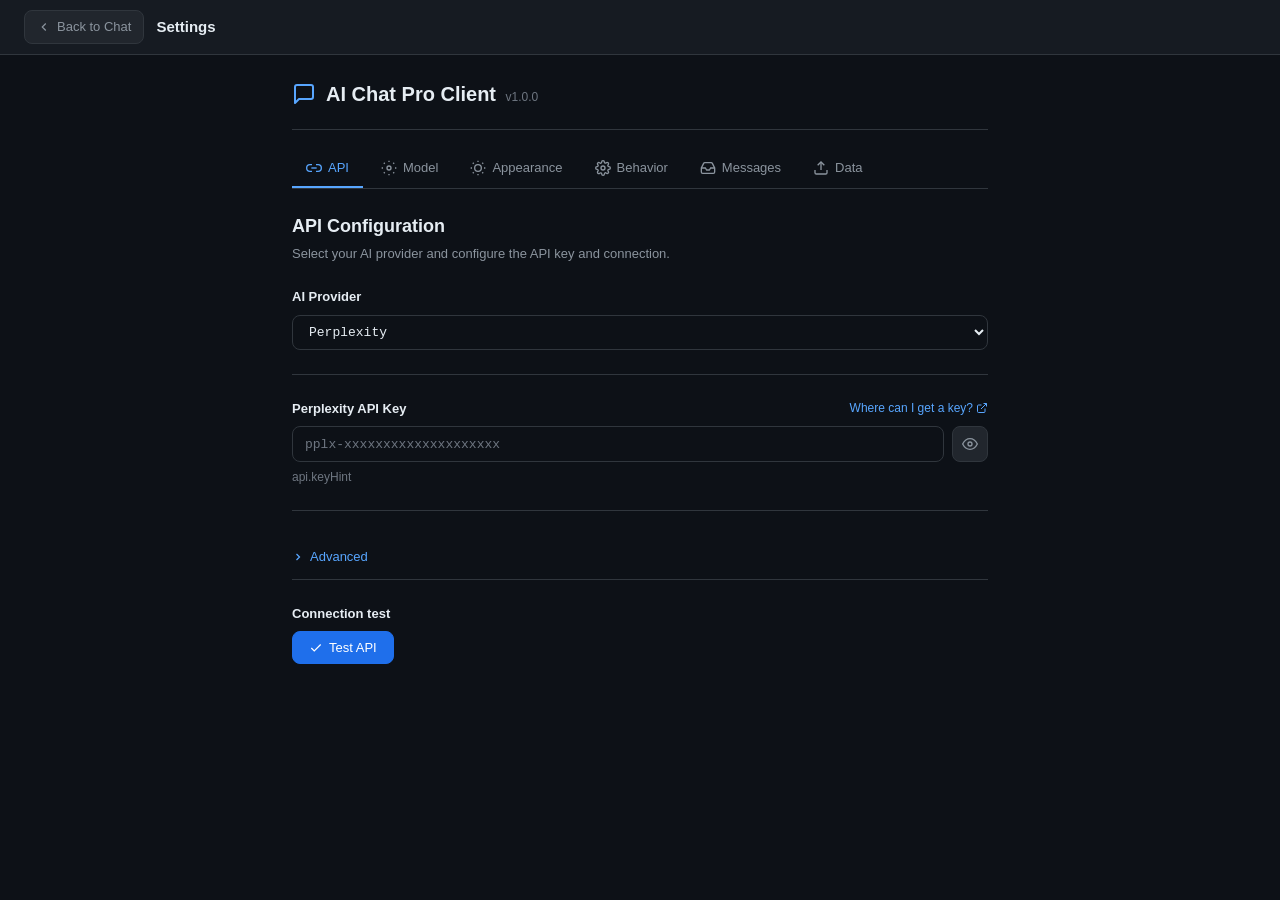
==== commit 419e2683: "Anpassungen für Mobile" ====
--- a/settings.html
+++ b/settings.html
@@ -62,7 +62,7 @@
             <h1><span data-i18n="app.name">AI Chat Pro Client</span> <span class="version">v1.0.0</span></h1>
           </div>
           <div class="header-right">
-            <a href="index.html" class="btn-back">
+            <!-- <a href="index.html" class="btn-back">
               <svg
                 width="14"
                 height="14"
@@ -77,7 +77,7 @@
                 <polyline points="12 19 5 12 12 5"></polyline>
               </svg>
               <span data-i18n="settings.backToChat">Back to chat</span>
-            </a>
+            </a> -->
             <span id="save-status" class="save-status hidden">
               <svg
                 width="14"
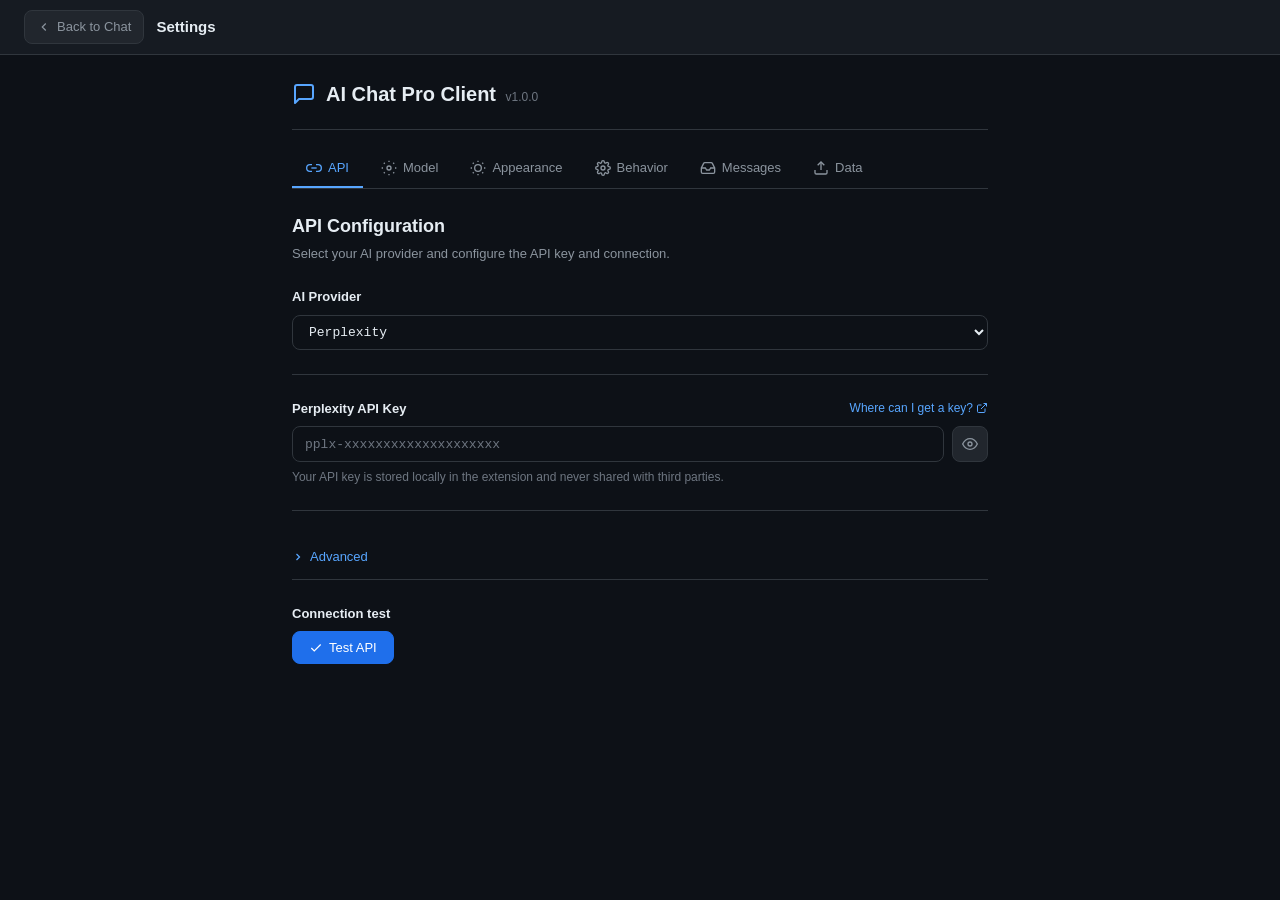
==== commit f579cd22: "feat: implement viewport height adjustments for Android PWA and theme management" ====
--- a/settings.html
+++ b/settings.html
@@ -13,11 +13,31 @@
     <link rel="manifest" href="manifest.webmanifest" />
     <script>
       (function () {
+        // Theme
         var t = localStorage.getItem("ai-chat-theme") || "dark";
         document.documentElement.className = "theme-" + t;
         document.addEventListener("DOMContentLoaded", function () {
           document.body.className = "theme-" + t;
         });
+
+        // Fix Android PWA viewport height bug
+        function setAppHeight() {
+          var h = (window.visualViewport ? window.visualViewport.height : window.innerHeight);
+          document.documentElement.style.setProperty("--app-height", h + "px");
+        }
+        setAppHeight();
+        window.addEventListener("resize", setAppHeight);
+        window.addEventListener("orientationchange", function () {
+          setTimeout(setAppHeight, 100);
+        });
+        document.addEventListener("visibilitychange", function () {
+          if (document.visibilityState === "visible") setAppHeight();
+        });
+        window.addEventListener("pageshow", setAppHeight);
+        window.addEventListener("focus", setAppHeight);
+        if (window.visualViewport) {
+          window.visualViewport.addEventListener("resize", setAppHeight);
+        }
       })();
     </script>
     <link rel="stylesheet" href="./settings.css" />
